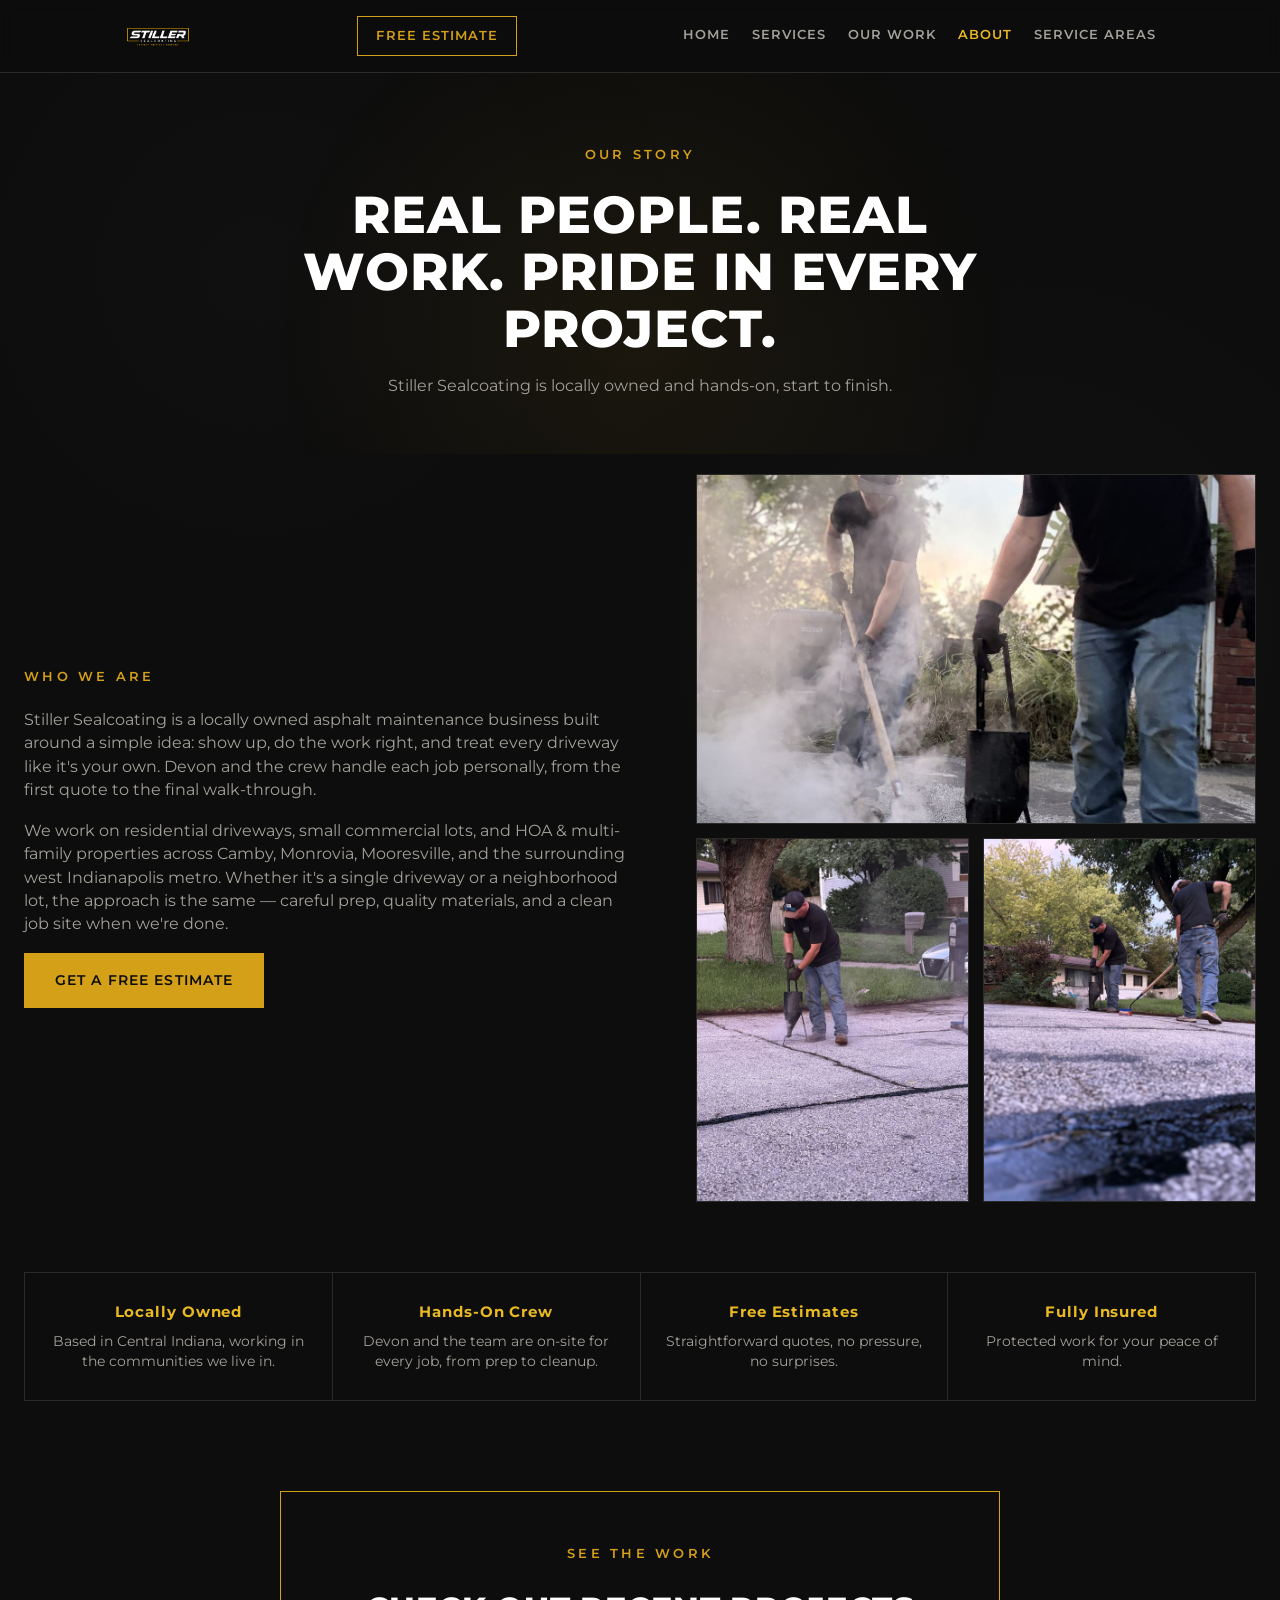
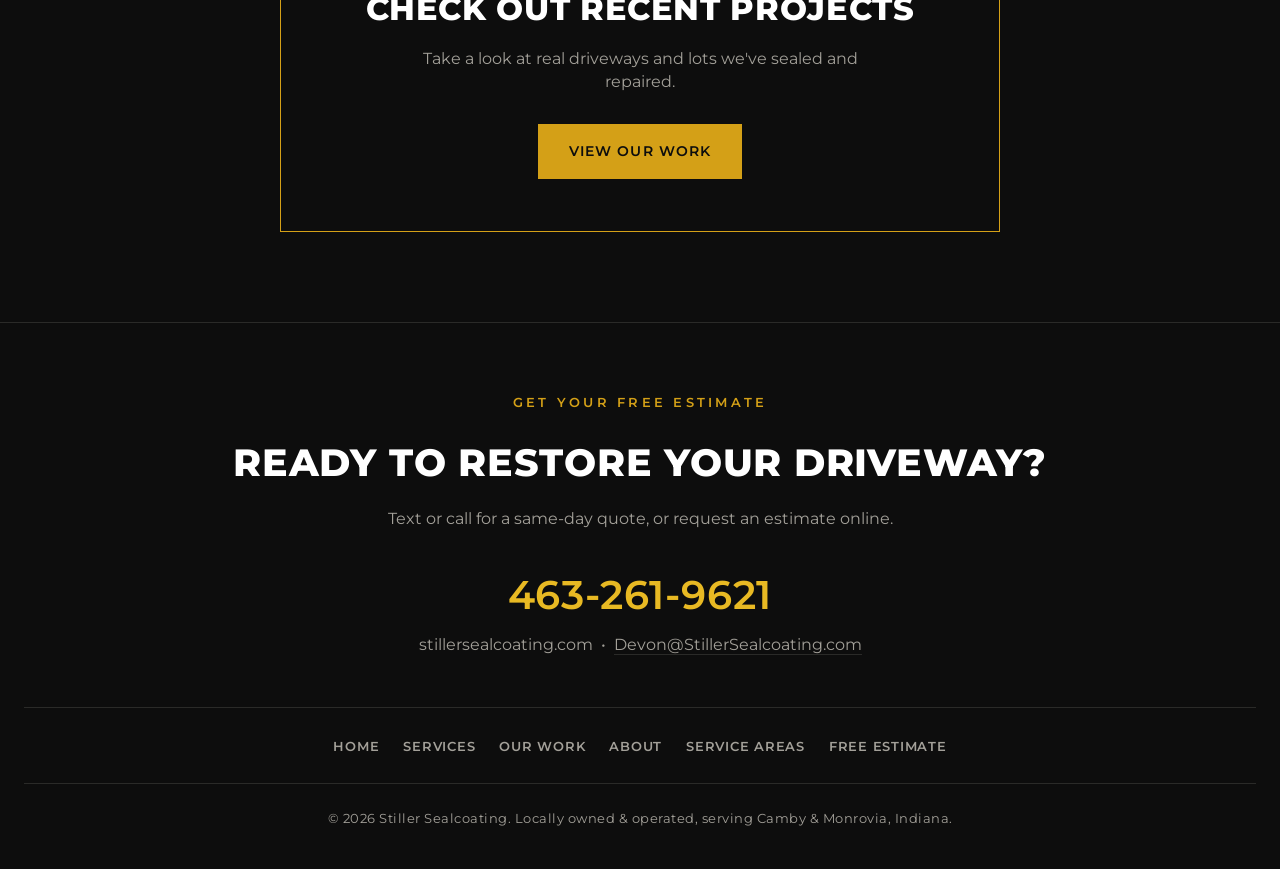
==== about.html @ ca59dd13 "Rebuild site as multi-page: Home, Services, Our Work, About, Service Areas, Get a Free Estimate - Ex" ====
<!DOCTYPE html>
<html lang="en">
<head>
<meta charset="UTF-8">
<meta name="viewport" content="width=device-width, initial-scale=1.0">
<title>About Us | Stiller Sealcoating</title>
<meta name="description" content="Stiller Sealcoating is a locally owned, hands-on sealcoating and crack filling crew serving Camby, Monrovia, Mooresville &amp; the west Indianapolis metro.">

<meta property="og:type" content="website">
<meta property="og:title" content="About Us | Stiller Sealcoating">
<meta property="og:description" content="A locally owned, hands-on sealcoating and crack filling crew serving Central Indiana.">
<meta property="og:image" content="https://stillersealcoating.com/og-image.png">
<meta property="og:url" content="https://stillersealcoating.com/about.html">

<meta name="twitter:card" content="summary_large_image">
<meta name="twitter:title" content="About Us | Stiller Sealcoating">
<meta name="twitter:description" content="A locally owned, hands-on sealcoating and crack filling crew serving Central Indiana.">
<meta name="twitter:image" content="https://stillersealcoating.com/og-image.png">

<link rel="preconnect" href="https://fonts.googleapis.com">
<link href="https://fonts.googleapis.com/css2?family=Rajdhani:ital,wght@0,500;0,600;0,700;1,700&family=Montserrat:wght@400;500;600;700;800&display=swap" rel="stylesheet">
<link rel="stylesheet" href="assets/css/style.css">
</head>
<body>

<header>
  <nav>
    <a href="index.html"><img src="stiller-logo.png" alt="Stiller Sealcoating" class="nav-logo"></a>
    <div class="nav-links">
      <a href="index.html">Home</a>
      <a href="services.html">Services</a>
      <a href="our-work.html">Our Work</a>
      <a href="about.html" class="active">About</a>
      <a href="service-areas.html">Service Areas</a>
    </div>
    <a href="estimate.html" class="nav-cta">Free Estimate</a>
  </nav>
</header>

<section class="page-hero">
  <div class="eyebrow">OUR STORY</div>
  <h1>Real People. Real Work. Pride in Every Project.</h1>
  <p class="sub">Stiller Sealcoating is locally owned and hands-on, start to finish.</p>
</section>

<section class="section" style="padding-top:20px;">
  <div class="about-grid">
    <div class="about-copy">
      <div class="eyebrow">WHO WE ARE</div>
      <p>Stiller Sealcoating is a locally owned asphalt maintenance business built around a simple idea: show up, do the work right, and treat every driveway like it's your own. Devon and the crew handle each job personally, from the first quote to the final walk-through.</p>
      <p>We work on residential driveways, small commercial lots, and HOA &amp; multi-family properties across Camby, Monrovia, Mooresville, and the surrounding west Indianapolis metro. Whether it's a single driveway or a neighborhood lot, the approach is the same &mdash; careful prep, quality materials, and a clean job site when we're done.</p>
      <a href="estimate.html" class="btn-primary">Get a Free Estimate</a>
    </div>
    <div class="about-photos">
      <img src="images/work/crew-heating-sealant-02.jpg" alt="Stiller Sealcoating crew heating crack sealant on-site" loading="lazy">
      <img src="images/work/crack-filling-solo-02.jpg" alt="Crew member applying crack sealant" loading="lazy">
      <img src="images/work/crew-crack-filling-02.jpg" alt="Stiller Sealcoating crew filling driveway cracks" loading="lazy">
    </div>
  </div>

  <div class="values-grid">
    <div class="value-card">
      <h4>Locally Owned</h4>
      <p>Based in Central Indiana, working in the communities we live in.</p>
    </div>
    <div class="value-card">
      <h4>Hands-On Crew</h4>
      <p>Devon and the team are on-site for every job, from prep to cleanup.</p>
    </div>
    <div class="value-card">
      <h4>Free Estimates</h4>
      <p>Straightforward quotes, no pressure, no surprises.</p>
    </div>
    <div class="value-card">
      <h4>Fully Insured</h4>
      <p>Protected work for your peace of mind.</p>
    </div>
  </div>
</section>

<section class="section" style="padding-top:0;">
  <div class="referral" style="margin-left:auto;margin-right:auto;">
    <div class="eyebrow" style="text-align:center;">SEE THE WORK</div>
    <h2>Check out recent projects</h2>
    <p>Take a look at real driveways and lots we've sealed and repaired.</p>
    <a href="our-work.html" class="btn-primary">View Our Work</a>
  </div>
</section>

<footer id="quote">
  <div class="eyebrow">GET YOUR FREE ESTIMATE</div>
  <h2>Ready to Restore Your Driveway?</h2>
  <p class="sub">Text or call for a same-day quote, or request an estimate online.</p>
  <a href="tel:4632619621" class="contact-line">463-261-9621</a>
  <p class="sub" style="margin-bottom:0;">stillersealcoating.com &nbsp;&bull;&nbsp; <a href="mailto:Devon@StillerSealcoating.com" style="border-bottom:1px solid var(--line);">Devon@StillerSealcoating.com</a></p>

  <div class="footer-links">
    <a href="index.html">Home</a>
    <a href="services.html">Services</a>
    <a href="our-work.html">Our Work</a>
    <a href="about.html">About</a>
    <a href="service-areas.html">Service Areas</a>
    <a href="estimate.html">Free Estimate</a>
  </div>

  <div class="footer-meta">
    &copy; 2026 Stiller Sealcoating. Locally owned &amp; operated, serving Camby &amp; Monrovia, Indiana.
  </div>
</footer>

</body>
</html>
---- assets/css/style.css ----
:root{
  --black:#0d0d0d;
  --black-2:#161616;
  --gold:#d4a017;
  --gold-bright:#e8b923;
  --white:#ffffff;
  --gray:#a3a099;
  --line:#2a2a28;
}
*{margin:0;padding:0;box-sizing:border-box;}
html{scroll-behavior:smooth;}
body{
  background:var(--black);
  color:var(--white);
  font-family:'Montserrat',sans-serif;
  line-height:1.5;
  -webkit-font-smoothing:antialiased;
}
h1,h2,h3,.display{
  font-family:'Montserrat',sans-serif;
  font-weight:800;
  text-transform:uppercase;
  letter-spacing:0.02em;
}
.brand-font{
  font-family:'Rajdhani',sans-serif;
  font-weight:700;
  font-style:italic;
}
a{color:inherit;text-decoration:none;}
img{max-width:100%;display:block;}
.wrap{max-width:1080px;margin:0 auto;padding:0 24px;}

/* subtle asphalt texture */
body::before{
  content:"";
  position:fixed;
  inset:0;
  background-image:
    radial-gradient(circle at 20% 30%, rgba(255,255,255,0.015) 0, transparent 40%),
    radial-gradient(circle at 80% 70%, rgba(255,255,255,0.02) 0, transparent 45%);
  pointer-events:none;
  z-index:0;
}

/* ===== NAV ===== */
header{
  position:sticky;top:0;z-index:50;
  background:rgba(13,13,13,0.92);
  backdrop-filter:blur(6px);
  border-bottom:1px solid var(--line);
}
nav{
  display:flex;align-items:center;justify-content:space-between;flex-wrap:wrap;
  gap:14px 24px;
  padding:16px 24px;max-width:1080px;margin:0 auto;
}
.nav-logo{height:38px;width:auto;display:block;}
.nav-links{
  display:flex;gap:22px;flex-wrap:wrap;justify-content:center;
  order:3;flex-basis:100%;
}
.nav-links a{
  font-size:12.5px;font-weight:600;letter-spacing:0.08em;text-transform:uppercase;
  color:var(--gray);transition:color .2s ease;
}
.nav-links a:hover,.nav-links a.active{color:var(--gold-bright);}
.nav-cta{
  border:1.5px solid var(--gold);color:var(--gold);
  padding:9px 18px;font-size:13px;font-weight:600;
  letter-spacing:0.08em;text-transform:uppercase;
  font-family:'Montserrat',sans-serif;
  transition:all .2s ease;
}
.nav-cta:hover{background:var(--gold);color:var(--black);}

@media (min-width:881px){
  .nav-links{order:2;flex-basis:auto;}
}

/* ===== PAGE HERO (interior pages) ===== */
.page-hero{
  position:relative;padding:72px 24px 56px;text-align:center;overflow:hidden;
}
.page-hero::after{
  content:"";position:absolute;left:50%;top:-140px;
  width:800px;height:800px;transform:translateX(-50%);
  background:radial-gradient(circle, rgba(212,160,23,0.07) 0%, transparent 65%);
  pointer-events:none;
}
.page-hero h1{
  font-size:clamp(30px,5vw,52px);color:var(--white);line-height:1.1;
  max-width:760px;margin:0 auto 16px;position:relative;z-index:1;
}
.page-hero p.sub{
  color:var(--gray);font-size:16px;max-width:560px;margin:0 auto;position:relative;z-index:1;
}

/* ===== HOME HERO ===== */
.hero{
  position:relative;
  padding:100px 24px 90px;
  text-align:center;
  overflow:hidden;
}
.hero::after{
  content:"";
  position:absolute;left:50%;top:-120px;
  width:900px;height:900px;transform:translateX(-50%);
  background:radial-gradient(circle, rgba(212,160,23,0.08) 0%, transparent 65%);
  pointer-events:none;
}
.hero-wordmark{
  position:relative;z-index:1;display:flex;flex-direction:column;
  align-items:center;margin-bottom:34px;
}
.hero-logo{
  width:100%;max-width:520px;height:auto;
}
.eyebrow{
  color:var(--gold);font-size:13px;font-weight:600;
  letter-spacing:0.25em;font-family:'Montserrat',sans-serif;
  margin-bottom:22px;position:relative;z-index:1;
}
.hero h1{
  font-size:clamp(34px,6vw,64px);
  font-weight:700;line-height:1.08;color:var(--white);
  max-width:820px;margin:0 auto 22px;position:relative;z-index:1;
}
.hero h1 em{font-style:normal;color:var(--gold-bright);}
.hero p.sub{
  color:var(--gray);font-size:17px;max-width:520px;margin:0 auto 38px;
  position:relative;z-index:1;
}
.hero-ctas{display:flex;gap:14px;justify-content:center;flex-wrap:wrap;position:relative;z-index:1;}
.btn-primary,.btn-secondary{
  font-family:'Montserrat',sans-serif;font-weight:600;font-size:14px;
  letter-spacing:0.08em;text-transform:uppercase;
  padding:16px 30px;transition:all .2s ease;
  display:inline-block;border:1.5px solid transparent;cursor:pointer;
}
.btn-primary{background:var(--gold);color:var(--black);border-color:var(--gold);}
.btn-primary:hover{background:var(--gold-bright);border-color:var(--gold-bright);}
.btn-secondary{border-color:var(--line);color:var(--white);}
.btn-secondary:hover{border-color:var(--gold);color:var(--gold);}

.offer-strip{
  margin-top:56px;border:1px solid var(--gold);
  display:inline-flex;align-items:center;gap:10px;
  padding:12px 26px;position:relative;z-index:1;
}
.offer-strip span{font-size:13px;color:var(--gray);letter-spacing:0.03em;}
.offer-strip strong{color:var(--gold-bright);font-weight:600;}

/* ===== TRUST BAR ===== */
.trust-bar{
  border-top:1px solid var(--line);border-bottom:1px solid var(--line);
  padding:22px 0;
}
.trust-bar .wrap{
  display:flex;flex-wrap:wrap;justify-content:center;gap:36px;
}
.trust-bar .item{
  font-family:'Montserrat',sans-serif;font-size:12.5px;
  letter-spacing:0.1em;text-transform:uppercase;color:var(--gray);
  display:flex;align-items:center;gap:8px;
}
.trust-bar .item::before{content:"";width:5px;height:5px;background:var(--gold);display:inline-block;}

/* ===== SECTION HEADS ===== */
.section{padding:90px 24px;position:relative;z-index:1;}
.section-head{text-align:center;max-width:620px;margin:0 auto 56px;}
.section-head .eyebrow{margin-bottom:14px;}
.section-head h2{font-size:clamp(26px,4vw,40px);color:var(--white);}
.section-head p{color:var(--gray);font-size:15px;margin-top:14px;}

/* ===== SERVICES (summary grid) ===== */
.services-grid{
  display:grid;grid-template-columns:repeat(auto-fit,minmax(230px,1fr));
  gap:1px;background:var(--line);border:1px solid var(--line);
}
.service-card{
  background:var(--black);padding:34px 28px;
}
.service-card .num{
  font-family:'Montserrat',sans-serif;color:var(--gold);font-size:13px;
  letter-spacing:0.1em;margin-bottom:16px;display:block;
}
.service-card h3{font-size:19px;color:var(--white);margin-bottom:10px;font-weight:600;}
.service-card p{color:var(--gray);font-size:14.5px;margin-bottom:16px;}
.service-card .card-link{
  font-size:12.5px;font-weight:600;letter-spacing:0.08em;text-transform:uppercase;
  color:var(--gold);
}
.service-card .card-link:hover{color:var(--gold-bright);}

/* ===== SERVICE DETAIL (services.html) ===== */
.service-detail{
  display:grid;grid-template-columns:1fr 1fr;gap:48px;align-items:center;
  padding:64px 0;border-bottom:1px solid var(--line);
}
.service-detail:last-child{border-bottom:none;}
.service-detail.reverse .service-detail-media{order:2;}
.service-detail-media img{border:1px solid var(--line);}
.service-detail-copy .eyebrow{margin-bottom:10px;}
.service-detail-copy h2{font-size:clamp(22px,3vw,30px);margin-bottom:14px;}
.service-detail-copy p{color:var(--gray);font-size:15px;margin-bottom:18px;}
.service-detail-copy ul{list-style:none;margin-bottom:22px;}
.service-detail-copy li{
  color:var(--gray);font-size:14.5px;padding:8px 0 8px 20px;position:relative;
  border-bottom:1px solid var(--line);
}
.service-detail-copy li::before{
  content:"";position:absolute;left:0;top:16px;width:6px;height:6px;background:var(--gold);
}
.service-detail-copy li:last-child{border-bottom:none;}
@media (max-width:760px){
  .service-detail{grid-template-columns:1fr;gap:26px;padding:44px 0;}
  .service-detail.reverse .service-detail-media{order:0;}
}

/* ===== PROCESS ===== */
.process{background:var(--black-2);}
.process-list{max-width:680px;margin:0 auto;}
.process-item{
  display:flex;gap:24px;padding:26px 0;border-bottom:1px solid var(--line);
}
.process-item:last-child{border-bottom:none;}
.process-item .step{
  font-family:'Montserrat',sans-serif;color:var(--gold);font-size:15px;
  font-weight:600;min-width:32px;
}
.process-item h4{font-size:17px;font-weight:600;margin-bottom:6px;color:var(--white);}
.process-item p{color:var(--gray);font-size:14.5px;}

/* ===== REFERRAL BLOCK ===== */
.referral{
  text-align:center;border:1px solid var(--gold);
  max-width:720px;margin:0 auto;padding:52px 32px;
}
.referral h2{font-size:clamp(24px,3.5vw,32px);color:var(--white);margin-bottom:14px;}
.referral p{color:var(--gray);font-size:15.5px;max-width:460px;margin:0 auto 30px;}

/* ===== SERVICE AREA ===== */
.area-tags{
  display:flex;flex-wrap:wrap;gap:12px;justify-content:center;max-width:680px;margin:0 auto;
}
.area-tags span,.area-tags a{
  border:1px solid var(--line);color:var(--gray);
  font-size:13px;padding:9px 16px;font-family:'Montserrat',sans-serif;
  letter-spacing:0.04em;display:inline-block;
}
.area-tags .area-tag-primary{
  border:1px solid var(--gold);color:var(--gold-bright);font-weight:600;
}

/* ===== OUR WORK / GALLERY ===== */
.before-after{
  display:grid;grid-template-columns:1fr 1fr;gap:2px;background:var(--line);
  border:1px solid var(--line);max-width:920px;margin:0 auto 18px;
}
.before-after figure{position:relative;background:var(--black);}
.before-after figcaption{
  position:absolute;top:12px;left:12px;background:rgba(13,13,13,0.85);
  color:var(--gold-bright);font-size:11px;font-weight:700;letter-spacing:0.14em;
  text-transform:uppercase;padding:6px 12px;border:1px solid var(--gold);
}
.before-after-caption{
  text-align:center;color:var(--gray);font-size:14px;max-width:560px;margin:0 auto 70px;
}
.gallery-grid{
  display:grid;grid-template-columns:repeat(auto-fit,minmax(260px,1fr));gap:20px;
}
.gallery-item{border:1px solid var(--line);background:var(--black-2);}
.gallery-item img{aspect-ratio:3/4;object-fit:cover;width:100%;}
.gallery-item .cap{padding:14px 16px;}
.gallery-item .cap h4{font-size:14px;color:var(--white);margin-bottom:4px;font-weight:600;}
.gallery-item .cap p{font-size:12.5px;color:var(--gray);letter-spacing:0.02em;}

/* ===== ABOUT ===== */
.about-grid{
  display:grid;grid-template-columns:1.1fr 1fr;gap:56px;align-items:center;
}
.about-copy p{color:var(--gray);font-size:15.5px;margin-bottom:18px;}
.about-photos{display:grid;grid-template-columns:1fr 1fr;gap:14px;}
.about-photos img{border:1px solid var(--line);aspect-ratio:3/4;object-fit:cover;}
.about-photos img:first-child{grid-column:1/-1;aspect-ratio:16/10;}
@media (max-width:820px){
  .about-grid{grid-template-columns:1fr;gap:34px;}
}
.values-grid{
  display:grid;grid-template-columns:repeat(auto-fit,minmax(200px,1fr));gap:1px;
  background:var(--line);border:1px solid var(--line);margin-top:70px;
}
.value-card{background:var(--black);padding:28px 24px;text-align:center;}
.value-card h4{font-size:15px;color:var(--gold-bright);letter-spacing:0.06em;margin-bottom:8px;}
.value-card p{color:var(--gray);font-size:13.5px;}

/* ===== ESTIMATE FORM ===== */
.estimate-wrap{max-width:640px;margin:0 auto;}
.estimate-contact-note{
  text-align:center;border:1px solid var(--line);padding:20px 24px;margin-bottom:42px;
  color:var(--gray);font-size:14.5px;
}
.estimate-contact-note a{color:var(--gold-bright);font-weight:600;}
form.estimate-form{display:flex;flex-direction:column;gap:20px;}
.form-row{display:grid;grid-template-columns:1fr 1fr;gap:20px;}
@media (max-width:600px){.form-row{grid-template-columns:1fr;}}
.field label{
  display:block;font-size:12px;font-weight:600;letter-spacing:0.08em;text-transform:uppercase;
  color:var(--gray);margin-bottom:8px;
}
.field input[type="text"],
.field input[type="tel"],
.field input[type="email"],
.field select,
.field textarea{
  width:100%;background:var(--black-2);border:1px solid var(--line);color:var(--white);
  padding:13px 14px;font-family:'Montserrat',sans-serif;font-size:14.5px;
}
.field input:focus,.field select:focus,.field textarea:focus{outline:1.5px solid var(--gold);border-color:var(--gold);}
.field textarea{resize:vertical;min-height:120px;}
.radio-group{display:flex;gap:22px;flex-wrap:wrap;}
.radio-group label{
  display:flex;align-items:center;gap:8px;color:var(--white);font-size:14px;
  text-transform:none;letter-spacing:0;font-weight:500;
}
.field input[type="file"]{color:var(--gray);font-size:13.5px;}
.form-submit{margin-top:8px;}
.form-note{color:var(--gray);font-size:12.5px;text-align:center;margin-top:4px;}

/* ===== FOOTER / CONTACT ===== */
footer{
  border-top:1px solid var(--line);padding:70px 24px 40px;text-align:center;
}
footer h2{font-size:clamp(26px,4vw,38px);margin-bottom:16px;}
footer p.sub{color:var(--gray);margin-bottom:34px;}
.contact-line{
  font-family:'Montserrat',sans-serif;font-size:clamp(28px,5vw,40px);
  font-weight:600;color:var(--gold-bright);letter-spacing:0.02em;margin-bottom:8px;
  display:inline-block;transition:color .2s ease;
}
.contact-line:hover{color:var(--white);}
.footer-links{
  margin-top:50px;padding-top:30px;border-top:1px solid var(--line);
  display:flex;flex-wrap:wrap;justify-content:center;gap:24px;
}
.footer-links a{
  font-size:12.5px;font-weight:600;letter-spacing:0.06em;text-transform:uppercase;
  color:var(--gray);
}
.footer-links a:hover{color:var(--gold);}
.footer-meta{
  margin-top:26px;padding-top:26px;border-top:1px solid var(--line);
  color:var(--gray);font-size:12.5px;letter-spacing:0.04em;
}

@media (max-width:640px){
  .hero{padding:80px 20px 70px;}
  .section{padding:64px 20px;}
  .before-after{grid-template-columns:1fr;}
}
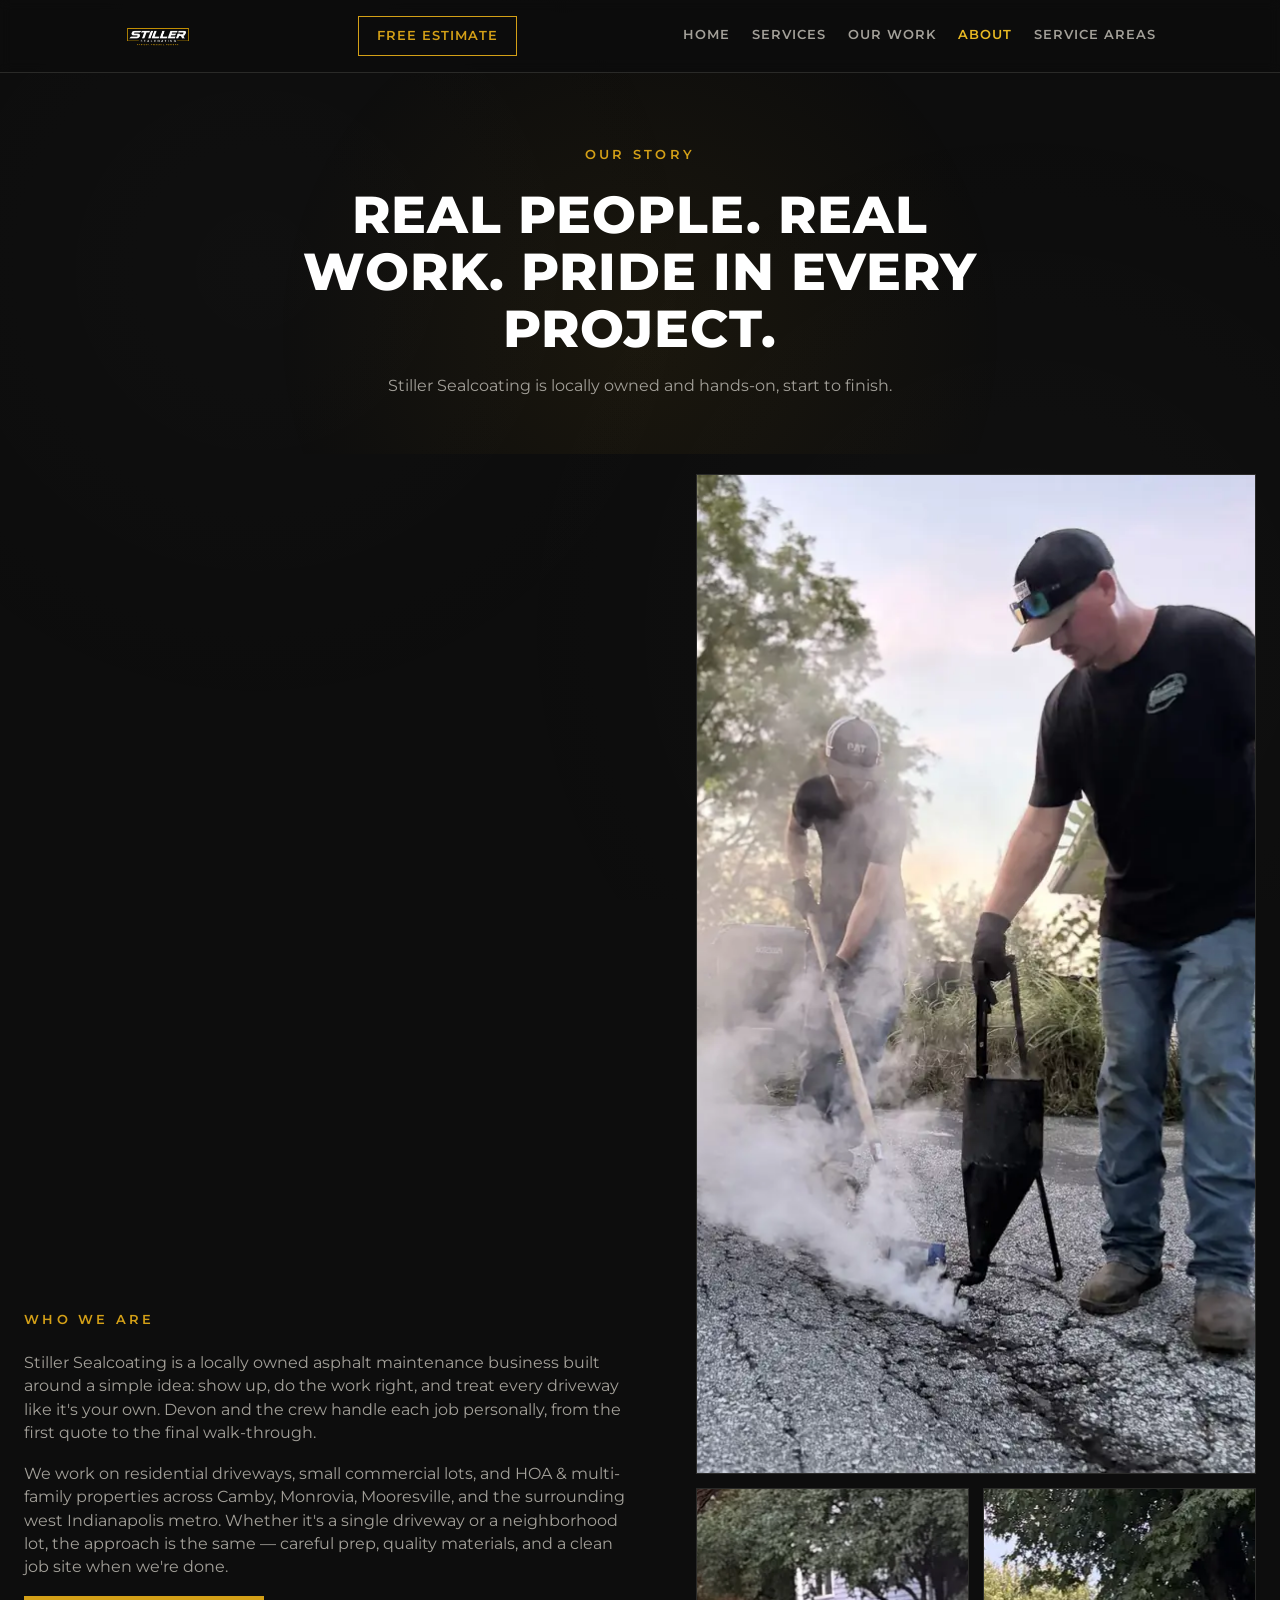
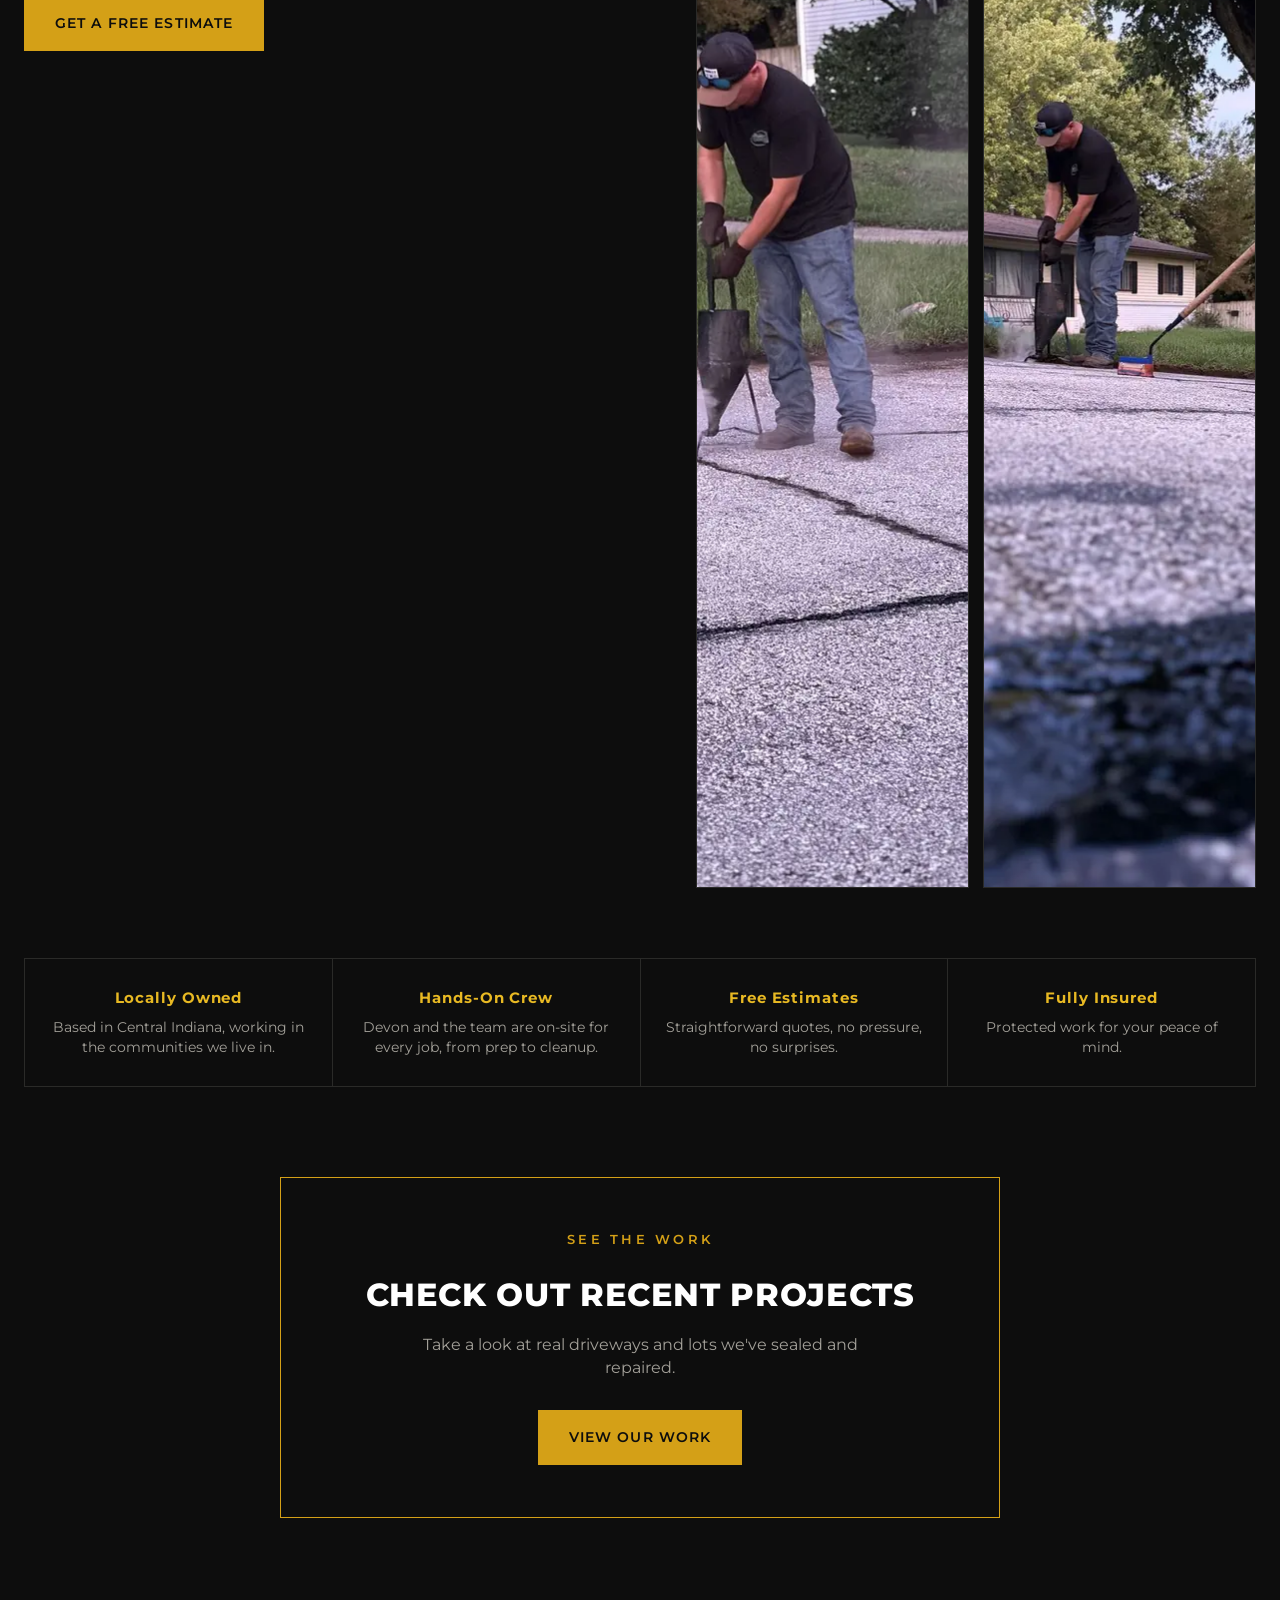
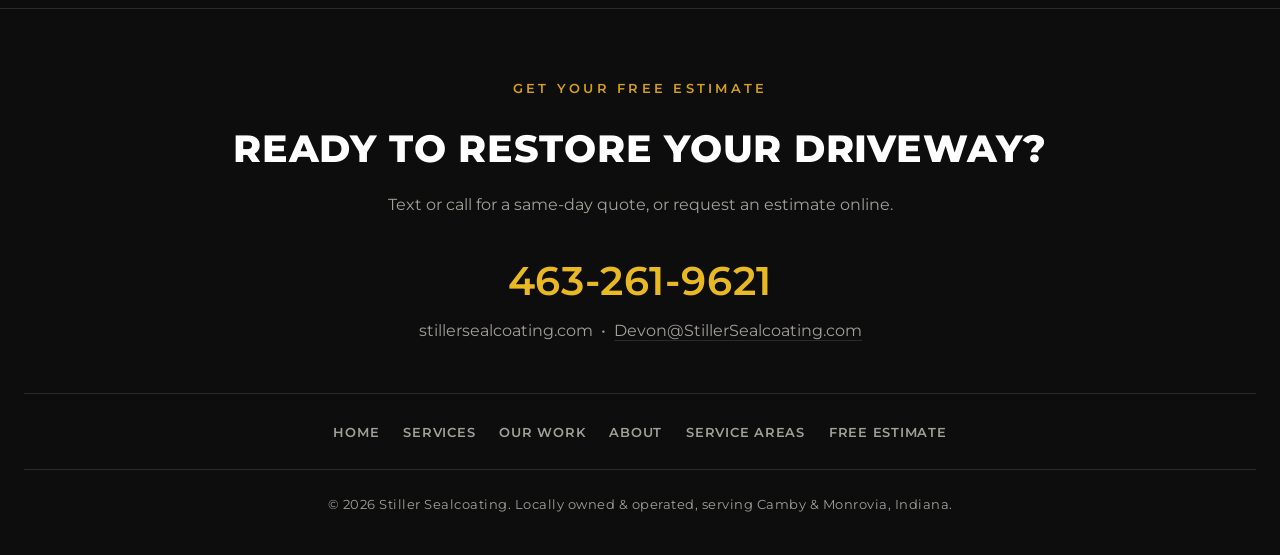
==== commit bc28844c: "Compress images to WebP, add dimensions, expand schema Co-Authored-By: Claude Opus 5.5 <noreply@anth" ====
--- a/about.html
+++ b/about.html
@@ -9,13 +9,13 @@
 <meta property="og:type" content="website">
 <meta property="og:title" content="About Us | Stiller Sealcoating">
 <meta property="og:description" content="A locally owned, hands-on sealcoating and crack filling crew serving Central Indiana.">
-<meta property="og:image" content="https://stillersealcoating.com/og-image.png">
+<meta property="og:image" content="https://stillersealcoating.com/og-image.jpg">
 <meta property="og:url" content="https://stillersealcoating.com/about.html">
 
 <meta name="twitter:card" content="summary_large_image">
 <meta name="twitter:title" content="About Us | Stiller Sealcoating">
 <meta name="twitter:description" content="A locally owned, hands-on sealcoating and crack filling crew serving Central Indiana.">
-<meta name="twitter:image" content="https://stillersealcoating.com/og-image.png">
+<meta name="twitter:image" content="https://stillersealcoating.com/og-image.jpg">
 
 <link rel="preconnect" href="https://fonts.googleapis.com">
 <link href="https://fonts.googleapis.com/css2?family=Rajdhani:ital,wght@0,500;0,600;0,700;1,700&family=Montserrat:wght@400;500;600;700;800&display=swap" rel="stylesheet">
@@ -25,7 +25,7 @@
 
 <header>
   <nav>
-    <a href="index.html"><img src="stiller-logo.png" alt="Stiller Sealcoating" class="nav-logo"></a>
+    <a href="index.html"><img width="1040" height="585" src="stiller-logo.webp" alt="Stiller Sealcoating" class="nav-logo"></a>
     <div class="nav-links">
       <a href="index.html">Home</a>
       <a href="services.html">Services</a>
@@ -52,9 +52,9 @@
       <a href="estimate.html" class="btn-primary">Get a Free Estimate</a>
     </div>
     <div class="about-photos">
-      <img src="images/work/crew-heating-sealant-02.jpg" alt="Stiller Sealcoating crew heating crack sealant on-site" loading="lazy">
-      <img src="images/work/crack-filling-solo-02.jpg" alt="Crew member applying crack sealant" loading="lazy">
-      <img src="images/work/crew-crack-filling-02.jpg" alt="Stiller Sealcoating crew filling driveway cracks" loading="lazy">
+      <img width="706" height="1000" src="images/work/crew-heating-sealant-02.webp" alt="Stiller Sealcoating crew heating crack sealant on-site" loading="lazy">
+      <img width="750" height="1000" src="images/work/crack-filling-solo-02.webp" alt="Crew member applying crack sealant" loading="lazy">
+      <img width="750" height="1000" src="images/work/crew-crack-filling-02.webp" alt="Stiller Sealcoating crew filling driveway cracks" loading="lazy">
     </div>
   </div>
 
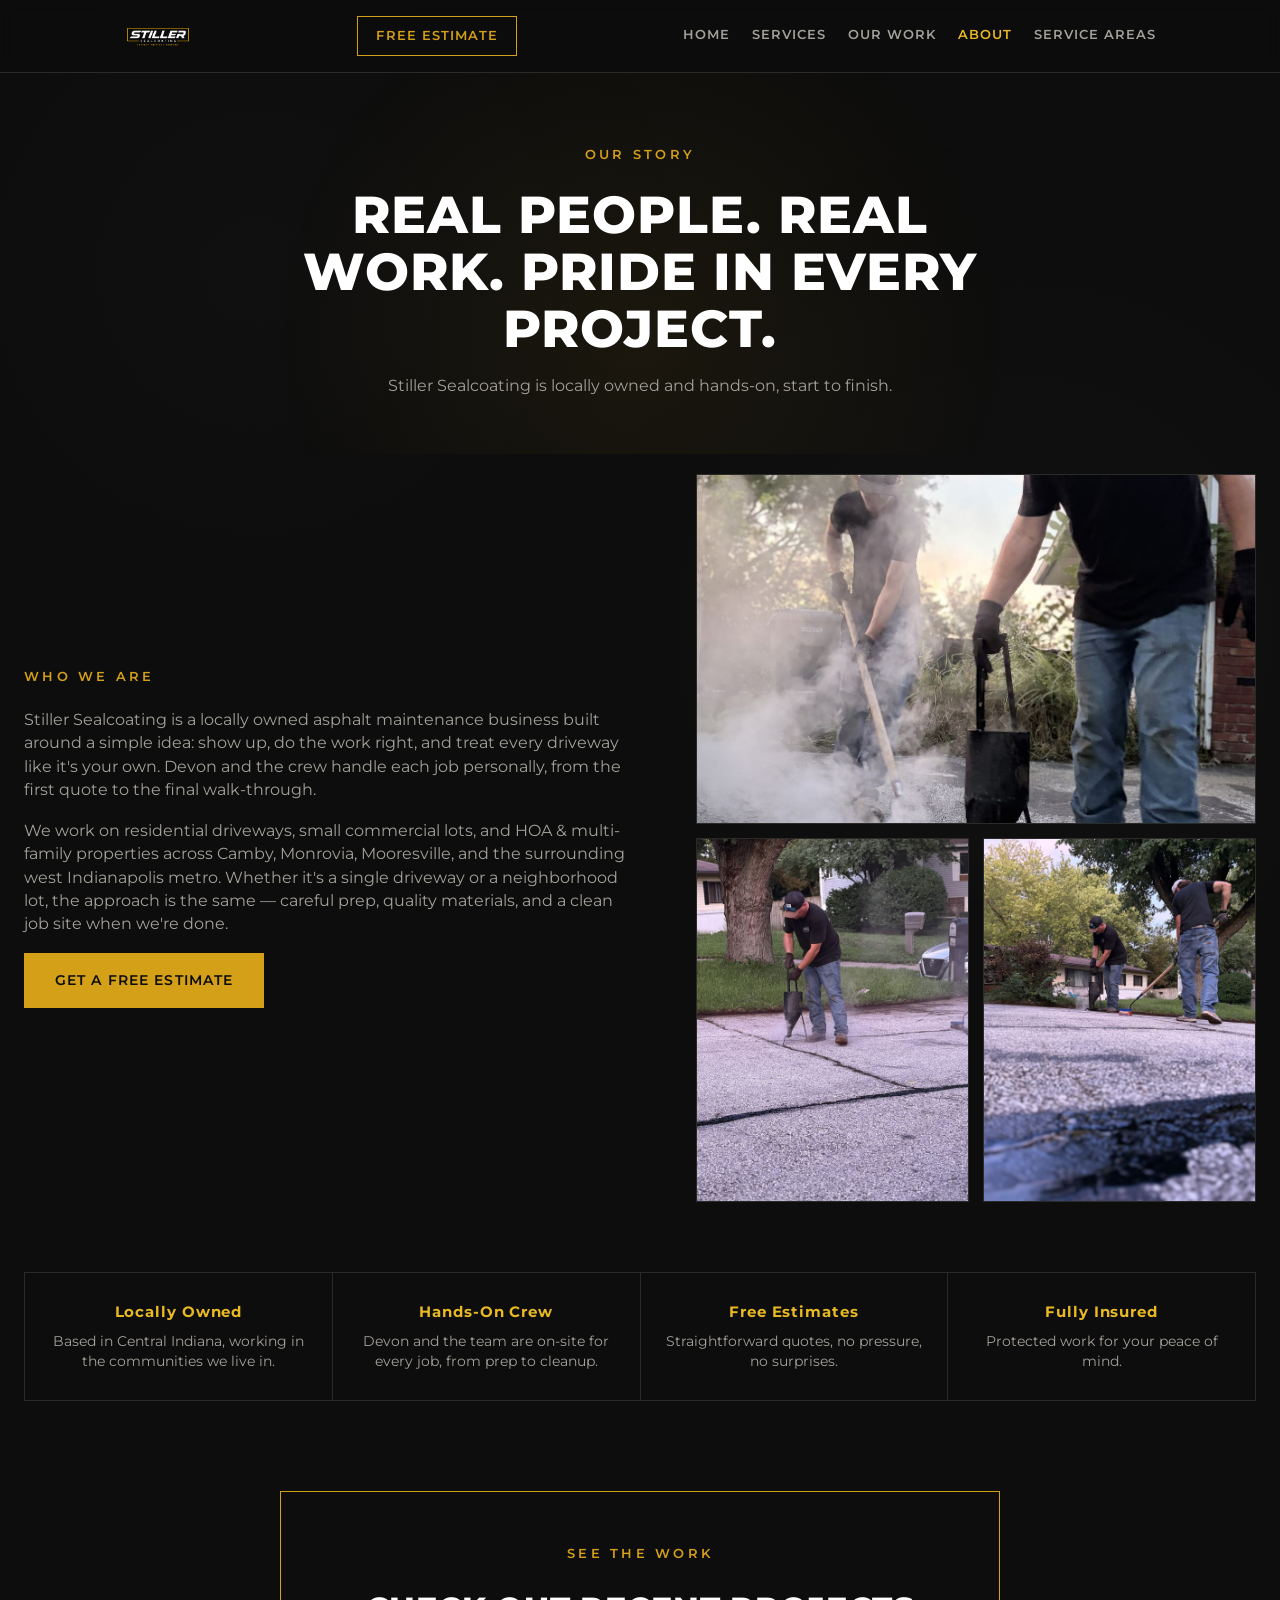
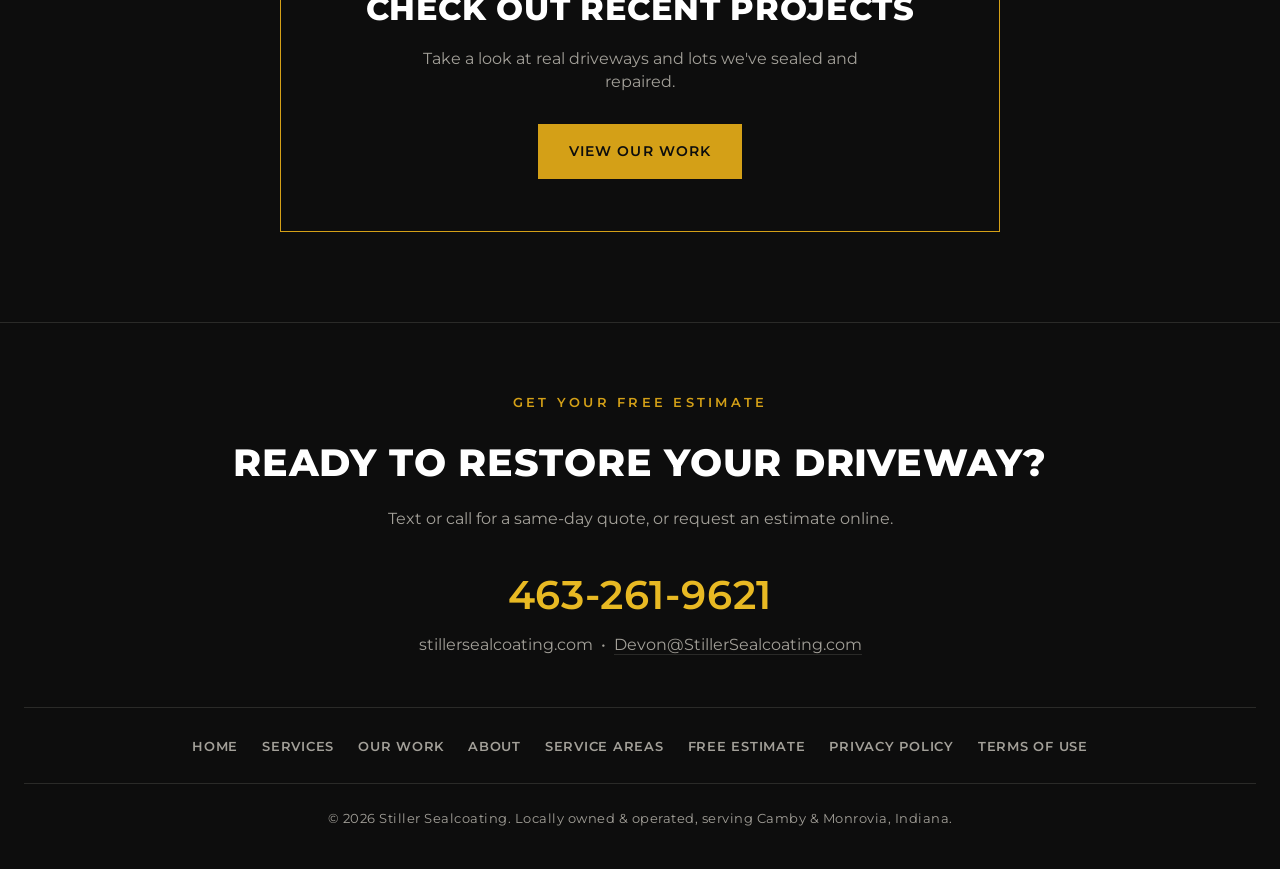
==== commit ea689991: "Add Privacy Policy and Terms of Use pages, footer links, and sitemap entries" ====
--- a/about.html
+++ b/about.html
@@ -9,13 +9,13 @@
 <meta property="og:type" content="website">
 <meta property="og:title" content="About Us | Stiller Sealcoating">
 <meta property="og:description" content="A locally owned, hands-on sealcoating and crack filling crew serving Central Indiana.">
-<meta property="og:image" content="https://stillersealcoating.com/og-image.jpg">
+<meta property="og:image" content="https://stillersealcoating.com/og-image.png">
 <meta property="og:url" content="https://stillersealcoating.com/about.html">
 
 <meta name="twitter:card" content="summary_large_image">
 <meta name="twitter:title" content="About Us | Stiller Sealcoating">
 <meta name="twitter:description" content="A locally owned, hands-on sealcoating and crack filling crew serving Central Indiana.">
-<meta name="twitter:image" content="https://stillersealcoating.com/og-image.jpg">
+<meta name="twitter:image" content="https://stillersealcoating.com/og-image.png">
 
 <link rel="preconnect" href="https://fonts.googleapis.com">
 <link href="https://fonts.googleapis.com/css2?family=Rajdhani:ital,wght@0,500;0,600;0,700;1,700&family=Montserrat:wght@400;500;600;700;800&display=swap" rel="stylesheet">
@@ -25,7 +25,7 @@
 
 <header>
   <nav>
-    <a href="index.html"><img width="1040" height="585" src="stiller-logo.webp" alt="Stiller Sealcoating" class="nav-logo"></a>
+    <a href="index.html"><img src="stiller-logo.png" alt="Stiller Sealcoating" class="nav-logo"></a>
     <div class="nav-links">
       <a href="index.html">Home</a>
       <a href="services.html">Services</a>
@@ -52,9 +52,9 @@
       <a href="estimate.html" class="btn-primary">Get a Free Estimate</a>
     </div>
     <div class="about-photos">
-      <img width="706" height="1000" src="images/work/crew-heating-sealant-02.webp" alt="Stiller Sealcoating crew heating crack sealant on-site" loading="lazy">
-      <img width="750" height="1000" src="images/work/crack-filling-solo-02.webp" alt="Crew member applying crack sealant" loading="lazy">
-      <img width="750" height="1000" src="images/work/crew-crack-filling-02.webp" alt="Stiller Sealcoating crew filling driveway cracks" loading="lazy">
+      <img src="images/work/crew-heating-sealant-02.jpg" alt="Stiller Sealcoating crew heating crack sealant on-site" loading="lazy">
+      <img src="images/work/crack-filling-solo-02.jpg" alt="Crew member applying crack sealant" loading="lazy">
+      <img src="images/work/crew-crack-filling-02.jpg" alt="Stiller Sealcoating crew filling driveway cracks" loading="lazy">
     </div>
   </div>
 
@@ -101,6 +101,8 @@
     <a href="about.html">About</a>
     <a href="service-areas.html">Service Areas</a>
     <a href="estimate.html">Free Estimate</a>
+    <a href="privacy-policy.html">Privacy Policy</a>
+    <a href="terms-of-use.html">Terms of Use</a>
   </div>
 
   <div class="footer-meta">
